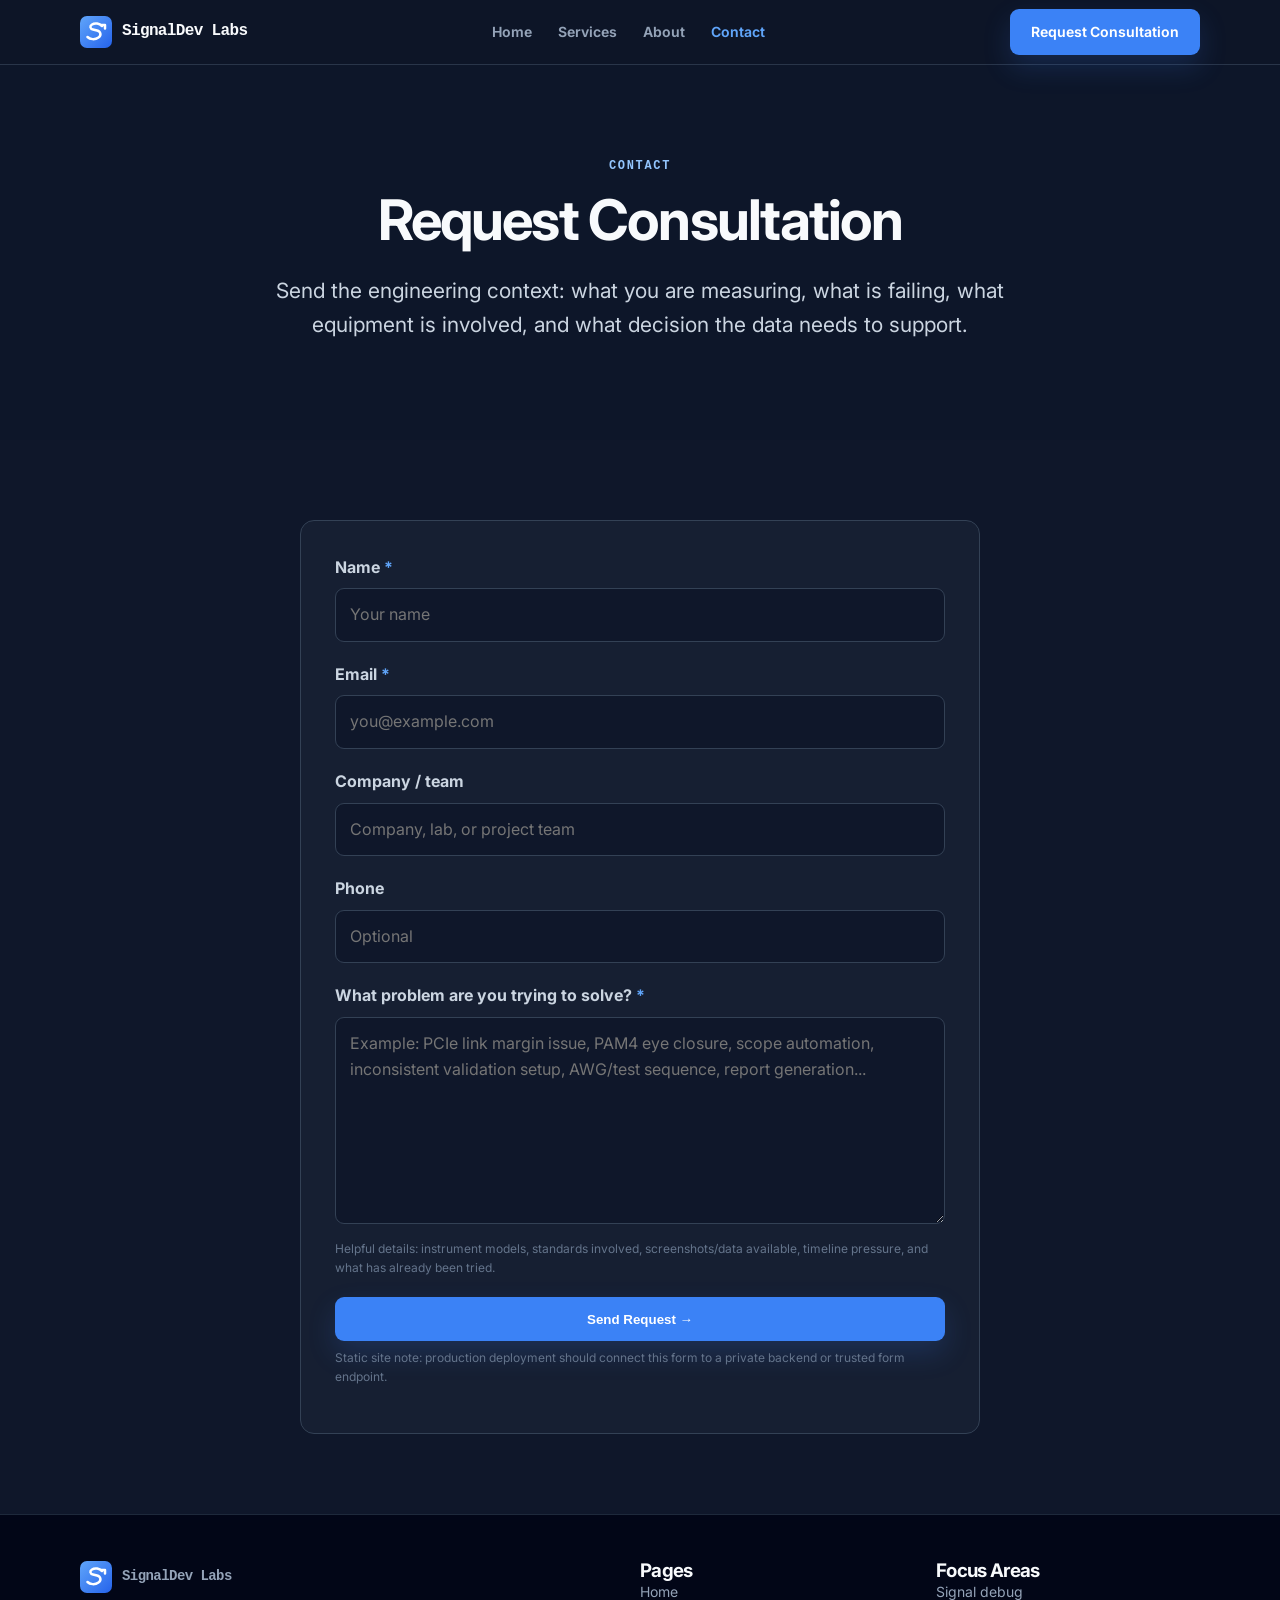
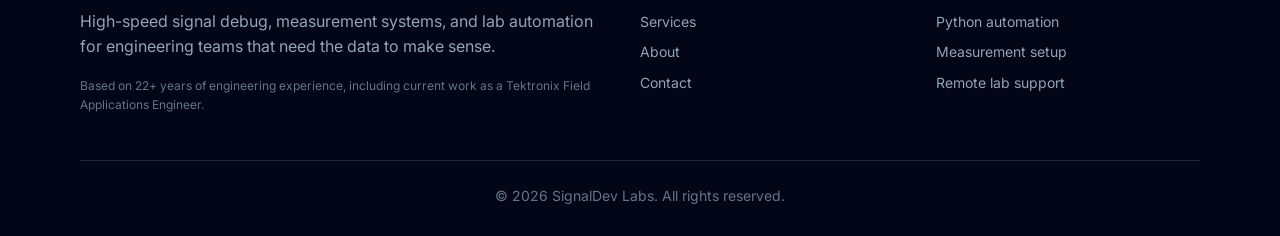
==== contact.html @ 784eac35 "feat: build SignalDev Labs static website" ====
<!DOCTYPE html>
<html lang="en">
<head>
  <meta charset="UTF-8">
  <meta name="viewport" content="width=device-width, initial-scale=1.0">
  <title>SignalDev Labs — High-Speed Signal Debug & Test Automation</title>
  <meta name="description" content="High-speed signal debugging, measurement system optimization, and Python-based test automation from a senior field applications engineering background.">
  <link rel="icon" href="assets/logo.svg">
  <link rel="preconnect" href="https://fonts.googleapis.com">
  <link rel="preconnect" href="https://fonts.gstatic.com" crossorigin>
  <link href="https://fonts.googleapis.com/css2?family=Inter:wght@400;500;650;700;800;900&display=swap" rel="stylesheet">
  <link rel="stylesheet" href="assets/site.css">
</head>
<body>
<header class="site-header"><div class="container nav"><a class="brand" href="index.html"><img src="assets/logo.svg" alt="SignalDev Labs logo"><span class="brand-mark">SignalDev Labs</span></a><button class="mobile-toggle" aria-label="Toggle navigation">☰</button><nav class="nav-links"><a class="" href="index.html">Home</a><a class="" href="services.html">Services</a><a class="" href="about.html">About</a><a class="active" href="contact.html">Contact</a></nav><div class="auth"><a class="btn" href="contact.html">Request Consultation</a></div></div></header>
<main>
<section class="page-hero" style="--hero-image:url('assets/graphics/contact-consultation.svg')"><div class="container"><div class="kicker">Contact</div><h1>Request Consultation</h1><p class="lead">Send the engineering context: what you are measuring, what is failing, what equipment is involved, and what decision the data needs to support.</p></div></section>
<section class="section"><div class="container"><form class="form-card" data-static-form data-success="Message captured in this static build. Connect a backend form handler before production."><div class="form-message"></div><div class="field"><label for="name">Name <span class="accent">*</span></label><input id="name" name="name" required placeholder="Your name"></div><div class="field"><label for="email">Email <span class="accent">*</span></label><input id="email" name="email" type="email" required placeholder="you@example.com"></div><div class="field"><label for="company">Company / team</label><input id="company" name="company" placeholder="Company, lab, or project team"></div><div class="field"><label for="phone">Phone</label><input id="phone" name="phone" type="tel" placeholder="Optional"></div><div class="field"><label for="message">What problem are you trying to solve? <span class="accent">*</span></label><textarea id="message" name="message" rows="7" required placeholder="Example: PCIe link margin issue, PAM4 eye closure, scope automation, inconsistent validation setup, AWG/test sequence, report generation..."></textarea><p class="help">Helpful details: instrument models, standards involved, screenshots/data available, timeline pressure, and what has already been tried.</p></div><button class="btn full" type="submit">Send Request →</button><p class="help">Static site note: production deployment should connect this form to a private backend or trusted form endpoint.</p></form></div></section>
</main>
<footer class="site-footer"><div class="container"><div class="footer-grid"><div><a class="brand" href="index.html"><img src="assets/logo.svg" alt=""><span class="brand-mark">SignalDev Labs</span></a><p class="muted">High-speed signal debug, measurement systems, and lab automation for engineering teams that need the data to make sense.</p><p class="small-nav-note">Based on 22+ years of engineering experience, including current work as a Tektronix Field Applications Engineer.</p></div><div><h3>Pages</h3><nav><a href="index.html">Home</a><a href="services.html">Services</a><a href="about.html">About</a><a href="contact.html">Contact</a></nav></div><div><h3>Focus Areas</h3><nav><a href="services.html#signal-debug">Signal debug</a><a href="services.html#automation">Python automation</a><a href="services.html#measurement">Measurement setup</a><a href="services.html#remote-debug">Remote lab support</a></nav></div></div><div class="copyright">© 2026 SignalDev Labs. All rights reserved.</div></div></footer>
<script src="assets/site.js"></script>
</body></html>
---- assets/site.css ----
:root{--bg:#020617;--panel:#0f172a;--panel2:#111c31;--line:#263449;--text:#f8fafc;--muted:#94a3b8;--muted2:#64748b;--blue:#3b82f6;--blue2:#60a5fa;--green:#22c55e;--red:#f87171;--shadow:0 24px 70px rgba(0,0,0,.35)}
*{box-sizing:border-box}html{scroll-behavior:smooth}body{margin:0;font-family:Inter,ui-sans-serif,system-ui,-apple-system,BlinkMacSystemFont,"Segoe UI",Roboto,"Helvetica Neue",Arial,sans-serif;background:var(--bg);color:var(--text);line-height:1.6}a{color:inherit;text-decoration:none}img{max-width:100%;display:block}.container{width:min(1120px,calc(100% - 32px));margin-inline:auto}.site-header{position:sticky;top:0;z-index:50;background:rgba(15,23,42,.92);backdrop-filter:blur(14px);border-bottom:1px solid rgba(51,65,85,.75)}.nav{height:64px;display:flex;align-items:center;justify-content:space-between;gap:20px}.brand{display:flex;align-items:center;gap:10px;font-weight:800;letter-spacing:-.02em}.brand img{width:32px;height:32px}.nav-links{display:flex;align-items:center;gap:26px}.nav-links a,.auth a{font-size:14px;font-weight:650;color:var(--muted);transition:.18s}.nav-links a:hover,.nav-links a.active,.auth a:hover{color:var(--blue2)}.auth{display:flex;align-items:center;gap:12px}.btn{display:inline-flex;align-items:center;justify-content:center;gap:9px;min-height:44px;padding:11px 20px;border-radius:9px;border:1px solid transparent;background:var(--blue);color:white;font-weight:750;box-shadow:0 12px 28px rgba(59,130,246,.18);transition:.2s;cursor:pointer}.btn:hover{background:#2563eb;transform:translateY(-1px)}.btn.secondary{background:rgba(15,23,42,.42);border-color:#475569;color:#dbeafe;box-shadow:none}.btn.secondary:hover{background:#1e293b;color:white}.btn.full{width:100%}.mobile-toggle{display:none;background:transparent;border:0;color:var(--muted);font-size:28px}.hero{position:relative;min-height:90vh;display:grid;place-items:center;text-align:center;overflow:hidden;background:#08111f}.hero::before,.page-hero::before{content:"";position:absolute;inset:0;background-image:var(--hero-image);background-size:cover;background-position:center;opacity:.84}.hero::after{content:"";position:absolute;inset:0;background:radial-gradient(circle at 50% 45%,rgba(15,23,42,.38),rgba(15,23,42,.70) 56%,#0f172a 100%)}.hero-art{position:absolute;inset:0;width:100%;height:100%;object-fit:cover;opacity:.78;filter:saturate(1.25) contrast(1.1)}.hero-inner{position:relative;z-index:2;max-width:780px;padding:80px 0}.eyebrow{display:inline-flex;align-items:center;gap:8px;color:#cbd5e1;font-size:14px;margin:8px 0 28px}.eyebrow svg{color:var(--blue2)}h1,h2,h3{margin:0;line-height:1.08;letter-spacing:-.035em}.hero h1{font-size:clamp(42px,7vw,72px);font-weight:850}.accent{color:var(--blue2)}.lead{font-size:clamp(17px,2.2vw,21px);color:#cbd5e1;margin:24px auto 12px;max-width:760px}.cta-row{display:flex;justify-content:center;gap:16px;flex-wrap:wrap;margin-top:30px}.section{padding:80px 0;background:#0f172a}.section.alt{background:#020617}.section.grad{background:linear-gradient(180deg,#0f172a,#020617)}.section-head{text-align:center;margin-bottom:42px}.section-head h2{font-size:clamp(32px,4vw,44px)}.section-head p{max-width:720px;margin:16px auto 0;color:var(--muted)}.grid-4{display:grid;grid-template-columns:repeat(4,1fr);gap:20px}.grid-2{display:grid;grid-template-columns:repeat(2,1fr);gap:24px}.card{background:rgba(30,41,59,.48);border:1px solid #334155;border-radius:14px;padding:28px;box-shadow:0 1px 0 rgba(255,255,255,.03) inset;transition:.2s}.card:hover{border-color:rgba(96,165,250,.55);transform:translateY(-2px)}.iconbox{width:52px;height:52px;border-radius:13px;background:rgba(59,130,246,.11);display:grid;place-items:center;margin-bottom:18px}.iconbox svg{width:28px;height:28px;color:var(--blue2)}.card h3{font-size:20px;margin-bottom:10px}.card p,.muted{color:var(--muted)}.cta-panel{text-align:center;max-width:720px;margin:auto}.page-hero{position:relative;overflow:hidden;padding:86px 0;text-align:center;background:#0a1221}.page-hero::after{content:"";position:absolute;inset:0;background:rgba(15,23,42,.86)}.page-hero .container{position:relative;z-index:2}.page-hero h1{font-size:clamp(38px,5vw,56px)}.service-row{display:grid;grid-template-columns:1fr 1fr;gap:34px;align-items:start;margin-bottom:56px}.quote{background:rgba(30,41,59,.32);border:1px solid #334155;border-radius:14px;padding:34px;color:var(--muted);font-style:italic}.checklist{list-style:none;padding:0;margin:20px 0 0;display:grid;gap:12px}.checklist li{display:flex;gap:10px;align-items:center;color:#cbd5e1;font-size:15px}.check{color:var(--blue2);font-weight:900}.security-strip{border-top:1px solid #1f2937;border-bottom:1px solid #1f2937;background:#020617;padding:28px 0;text-align:center;color:var(--muted);display:flex;justify-content:center}.security-strip .container{display:flex;justify-content:center;gap:10px;align-items:center}.mission{max-width:820px;margin:auto}.mission p{color:var(--muted);font-size:17px}.form-card{max-width:680px;margin:auto;background:rgba(30,41,59,.48);border:1px solid #334155;border-radius:14px;padding:34px}.field{margin-bottom:20px}.field label{display:block;color:#cbd5e1;font-weight:700;margin-bottom:8px}.field input,.field textarea{width:100%;background:#0f172a;border:1px solid #334155;color:#f8fafc;border-radius:9px;padding:13px 14px;font:inherit}.field input:focus,.field textarea:focus{outline:2px solid rgba(59,130,246,.55);border-color:var(--blue)}.help{font-size:12px;color:#64748b;margin-top:7px}.checkbox{display:flex;gap:10px;align-items:flex-start;color:#cbd5e1;font-size:14px;margin:18px 0}.checkbox input{margin-top:4px;accent-color:var(--blue)}.legal{max-width:820px;margin:auto}.legal section{margin-bottom:34px}.legal h2{font-size:22px;margin-bottom:12px}.legal p,.legal li{color:var(--muted)}.legal a,.form-card a{color:var(--blue2);text-decoration:underline}.site-footer{background:#020617;border-top:1px solid #1e293b;padding:46px 0 30px}.footer-grid{display:grid;grid-template-columns:2fr 1fr 1fr;gap:32px}.footer-grid nav{display:grid;gap:8px}.footer-grid a{color:var(--muted);font-size:14px}.footer-grid a:hover{color:var(--blue2)}.copyright{text-align:center;border-top:1px solid #1e293b;margin-top:34px;padding-top:24px;color:#64748b;font-size:14px}.made-badge{position:absolute;right:22px;bottom:22px;z-index:3;display:flex;gap:7px;align-items:center;background:#fff;color:#111827;border-radius:999px;padding:8px 12px;font-size:12px;font-weight:800;box-shadow:var(--shadow)}.notice{border-radius:10px;padding:12px 14px;margin-bottom:16px}.notice.error{color:#fecaca;background:rgba(127,29,29,.28);border:1px solid rgba(248,113,113,.35)}.notice.success{color:#bbf7d0;background:rgba(20,83,45,.28);border:1px solid rgba(34,197,94,.35)}@media (max-width:900px){.grid-4{grid-template-columns:repeat(2,1fr)}.service-row{grid-template-columns:1fr}.footer-grid{grid-template-columns:1fr 1fr}}@media (max-width:720px){.mobile-toggle{display:block}.nav-links,.auth{display:none}.nav.open{height:auto;align-items:flex-start;padding:16px 0;flex-wrap:wrap}.nav.open .nav-links,.nav.open .auth{display:flex;flex-basis:100%;flex-direction:column;align-items:flex-start;gap:14px}.grid-4,.grid-2,.footer-grid{grid-template-columns:1fr}.section{padding:60px 0}.hero{min-height:760px}.made-badge{display:none}.form-card{padding:22px}}


.brand-mark{font-family:"JetBrains Mono",ui-monospace,SFMono-Regular,Menlo,Monaco,Consolas,monospace;letter-spacing:-.04em}.kicker{display:inline-flex;align-items:center;gap:8px;margin-bottom:18px;color:#93c5fd;font:700 12px/1 ui-monospace,SFMono-Regular,Menlo,monospace;text-transform:uppercase;letter-spacing:.14em}.hero .lead{max-width:820px}.proof-grid{display:grid;grid-template-columns:repeat(4,1fr);gap:16px;margin-top:34px}.proof{border:1px solid #334155;background:rgba(2,6,23,.46);border-radius:14px;padding:20px;text-align:left}.proof strong{display:block;color:#f8fafc;font-size:24px;letter-spacing:-.03em}.proof span{display:block;color:#94a3b8;font-size:13px;margin-top:5px}.problem-list{display:grid;grid-template-columns:repeat(2,1fr);gap:16px;margin-top:24px}.problem{border:1px solid #334155;background:rgba(15,23,42,.62);border-radius:14px;padding:22px}.problem h3{font-size:17px;margin-bottom:8px}.problem p{color:#94a3b8;margin:0}.lab-note{border:1px solid rgba(96,165,250,.38);background:linear-gradient(180deg,rgba(59,130,246,.12),rgba(15,23,42,.45));border-radius:16px;padding:28px;box-shadow:0 20px 60px rgba(2,6,23,.3)}.lab-note p{color:#cbd5e1;margin:0}.mono-card{font-family:ui-monospace,SFMono-Regular,Menlo,Monaco,Consolas,monospace;font-size:13px;color:#93c5fd;background:#020617;border:1px solid #1e3a5f;border-radius:14px;padding:20px;overflow:auto}.mono-card div{padding:4px 0;border-bottom:1px solid rgba(30,58,95,.45)}.mono-card div:last-child{border-bottom:0}.service-card-large{display:grid;grid-template-columns:80px 1fr;gap:20px}.service-card-large .iconbox{margin:0}.service-card-large h2{font-size:24px}.service-card-large p{color:#94a3b8;margin:10px 0 0}.service-card-large ul{margin:18px 0 0;padding-left:18px;color:#cbd5e1}.about-split{display:grid;grid-template-columns:1.15fr .85fr;gap:28px;align-items:start}.about-copy p{color:#cbd5e1;font-size:17px}.principles{display:grid;gap:14px}.principle{border-left:3px solid #3b82f6;padding:12px 16px;background:rgba(15,23,42,.55);border-radius:0 12px 12px 0}.principle strong{display:block;color:#f8fafc}.principle span{color:#94a3b8;font-size:14px}.small-nav-note{color:#64748b;font-size:12px;margin-top:12px}@media (max-width:900px){.proof-grid{grid-template-columns:repeat(2,1fr)}.problem-list,.about-split{grid-template-columns:1fr}.service-card-large{grid-template-columns:1fr}}@media (max-width:720px){.proof-grid{grid-template-columns:1fr}}

.founder-strip{margin-top:24px;display:inline-flex;gap:10px;align-items:center;border:1px solid rgba(96,165,250,.38);background:rgba(2,6,23,.55);border-radius:999px;padding:10px 14px;color:#cbd5e1;font-size:14px}.founder-strip strong{color:#fff}.examples{display:grid;grid-template-columns:repeat(3,1fr);gap:16px}.example{border:1px solid #334155;background:rgba(15,23,42,.62);border-radius:14px;padding:22px}.example .tag{font:700 11px/1 ui-monospace,SFMono-Regular,Menlo,monospace;color:#93c5fd;text-transform:uppercase;letter-spacing:.12em}.example h3{font-size:17px;margin:12px 0 8px}.example p{color:#94a3b8;margin:0}@media (max-width:900px){.examples{grid-template-columns:1fr}}
.auth .btn{color:#fff}.founder-strip{flex-wrap:wrap;justify-content:center}.founder-strip span{color:#cbd5e1}
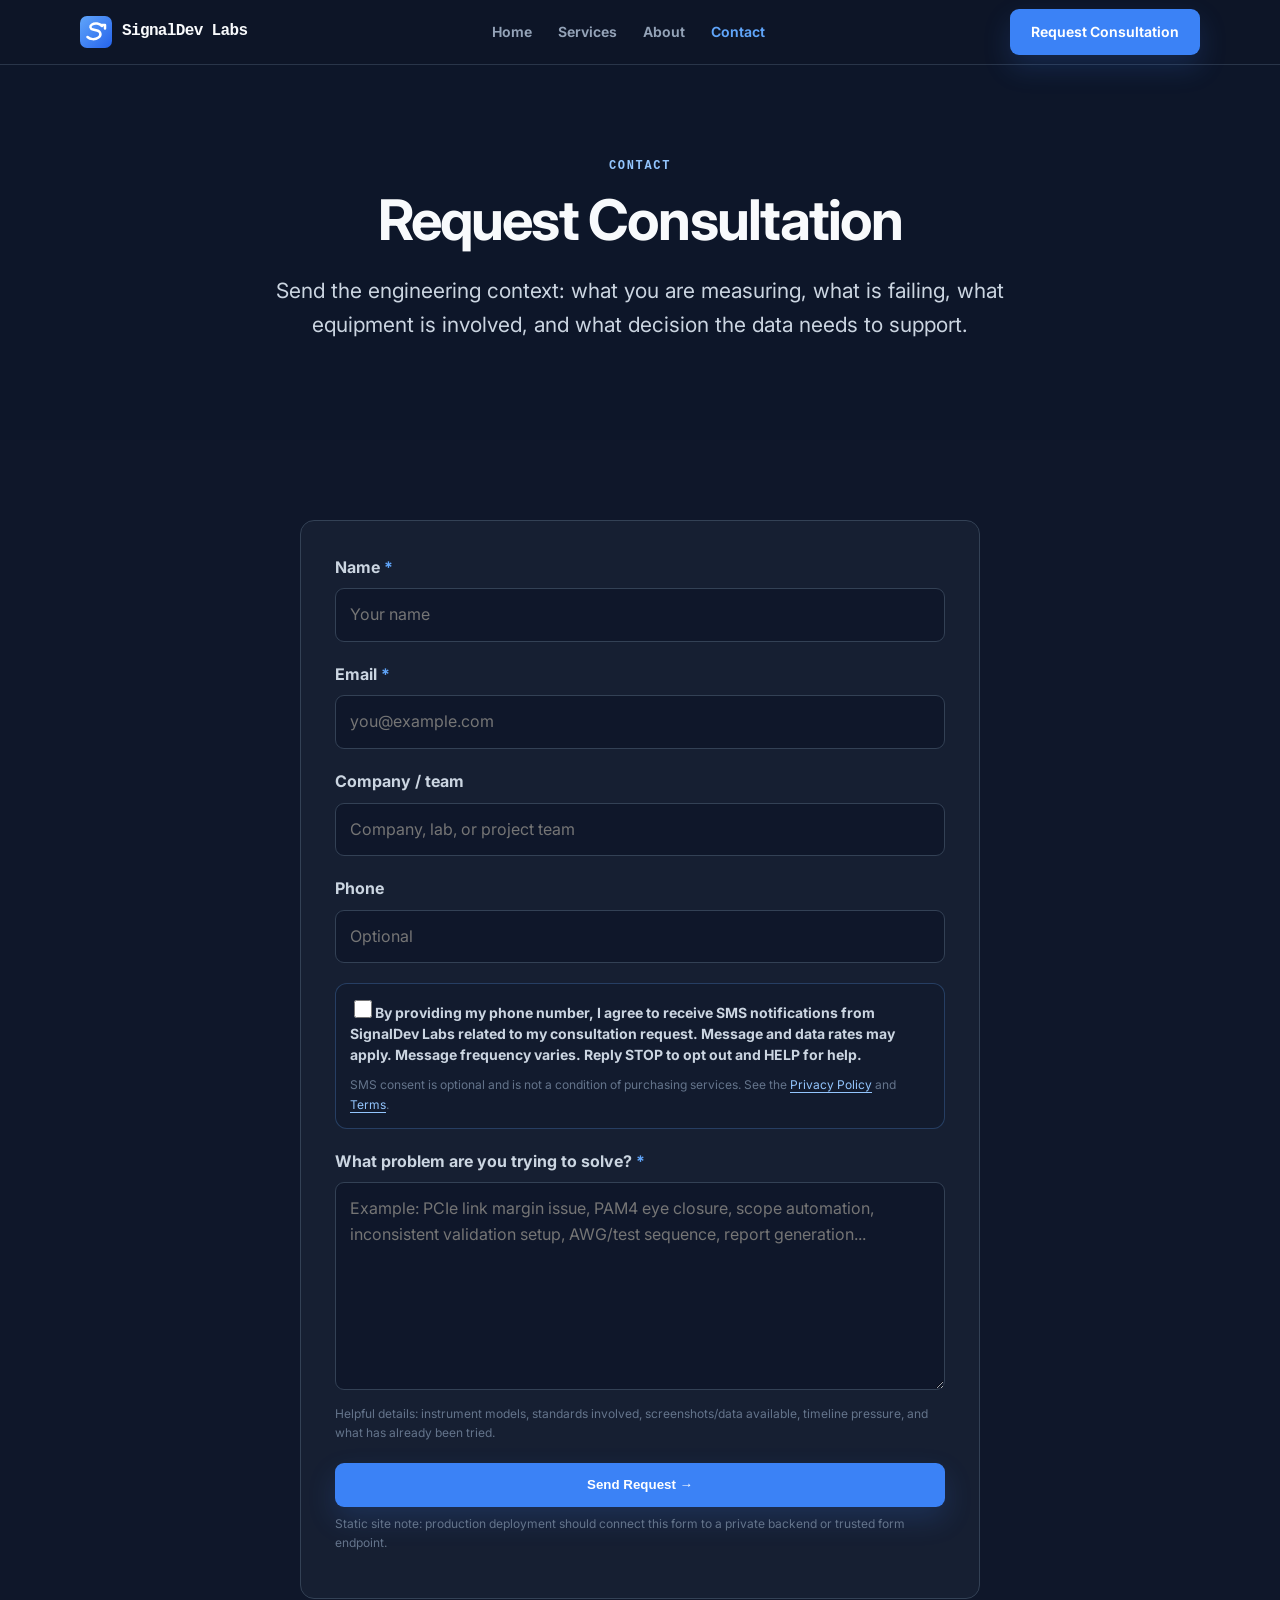
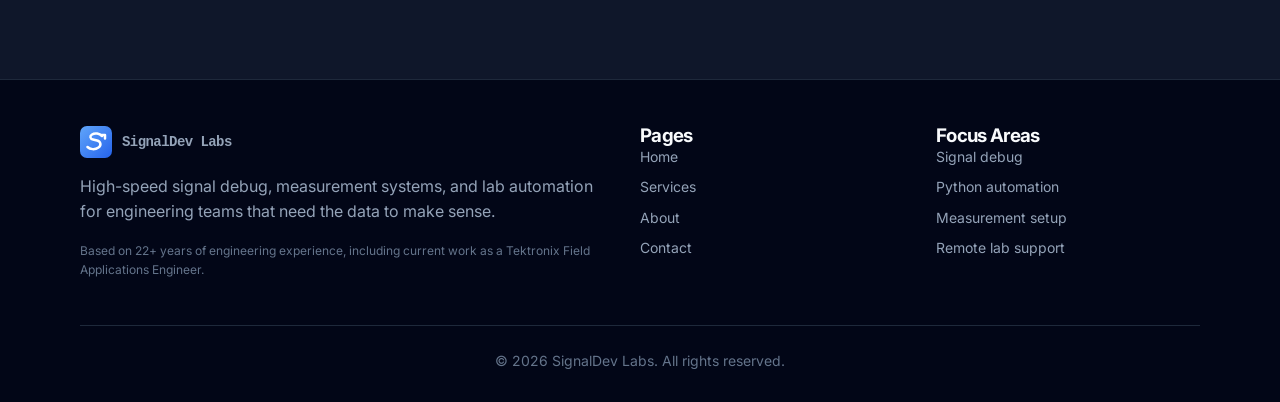
==== commit f180684b: "fix: add SMS consent language to contact form" ====
--- a/contact.html
+++ b/contact.html
@@ -15,7 +15,7 @@
 <header class="site-header"><div class="container nav"><a class="brand" href="index.html"><img src="assets/logo.svg" alt="SignalDev Labs logo"><span class="brand-mark">SignalDev Labs</span></a><button class="mobile-toggle" aria-label="Toggle navigation">☰</button><nav class="nav-links"><a class="" href="index.html">Home</a><a class="" href="services.html">Services</a><a class="" href="about.html">About</a><a class="active" href="contact.html">Contact</a></nav><div class="auth"><a class="btn" href="contact.html">Request Consultation</a></div></div></header>
 <main>
 <section class="page-hero" style="--hero-image:url('assets/graphics/contact-consultation.svg')"><div class="container"><div class="kicker">Contact</div><h1>Request Consultation</h1><p class="lead">Send the engineering context: what you are measuring, what is failing, what equipment is involved, and what decision the data needs to support.</p></div></section>
-<section class="section"><div class="container"><form class="form-card" data-static-form data-success="Message captured in this static build. Connect a backend form handler before production."><div class="form-message"></div><div class="field"><label for="name">Name <span class="accent">*</span></label><input id="name" name="name" required placeholder="Your name"></div><div class="field"><label for="email">Email <span class="accent">*</span></label><input id="email" name="email" type="email" required placeholder="you@example.com"></div><div class="field"><label for="company">Company / team</label><input id="company" name="company" placeholder="Company, lab, or project team"></div><div class="field"><label for="phone">Phone</label><input id="phone" name="phone" type="tel" placeholder="Optional"></div><div class="field"><label for="message">What problem are you trying to solve? <span class="accent">*</span></label><textarea id="message" name="message" rows="7" required placeholder="Example: PCIe link margin issue, PAM4 eye closure, scope automation, inconsistent validation setup, AWG/test sequence, report generation..."></textarea><p class="help">Helpful details: instrument models, standards involved, screenshots/data available, timeline pressure, and what has already been tried.</p></div><button class="btn full" type="submit">Send Request →</button><p class="help">Static site note: production deployment should connect this form to a private backend or trusted form endpoint.</p></form></div></section>
+<section class="section"><div class="container"><form class="form-card" data-static-form data-success="Message captured in this static build. Connect a backend form handler before production."><div class="form-message"></div><div class="field"><label for="name">Name <span class="accent">*</span></label><input id="name" name="name" required placeholder="Your name"></div><div class="field"><label for="email">Email <span class="accent">*</span></label><input id="email" name="email" type="email" required placeholder="you@example.com"></div><div class="field"><label for="company">Company / team</label><input id="company" name="company" placeholder="Company, lab, or project team"></div><div class="field"><label for="phone">Phone</label><input id="phone" name="phone" type="tel" placeholder="Optional"></div><div class="field checkbox-field"><label class="checkbox-label" for="smsConsent"><input id="smsConsent" name="smsConsent" type="checkbox" value="yes"><span>By providing my phone number, I agree to receive SMS notifications from SignalDev Labs related to my consultation request. Message and data rates may apply. Message frequency varies. Reply STOP to opt out and HELP for help.</span></label><p class="help">SMS consent is optional and is not a condition of purchasing services. See the <a href="privacy-policy.html">Privacy Policy</a> and <a href="terms.html">Terms</a>.</p></div><div class="field"><label for="message">What problem are you trying to solve? <span class="accent">*</span></label><textarea id="message" name="message" rows="7" required placeholder="Example: PCIe link margin issue, PAM4 eye closure, scope automation, inconsistent validation setup, AWG/test sequence, report generation..."></textarea><p class="help">Helpful details: instrument models, standards involved, screenshots/data available, timeline pressure, and what has already been tried.</p></div><button class="btn full" type="submit">Send Request →</button><p class="help">Static site note: production deployment should connect this form to a private backend or trusted form endpoint.</p></form></div></section>
 </main>
 <footer class="site-footer"><div class="container"><div class="footer-grid"><div><a class="brand" href="index.html"><img src="assets/logo.svg" alt=""><span class="brand-mark">SignalDev Labs</span></a><p class="muted">High-speed signal debug, measurement systems, and lab automation for engineering teams that need the data to make sense.</p><p class="small-nav-note">Based on 22+ years of engineering experience, including current work as a Tektronix Field Applications Engineer.</p></div><div><h3>Pages</h3><nav><a href="index.html">Home</a><a href="services.html">Services</a><a href="about.html">About</a><a href="contact.html">Contact</a></nav></div><div><h3>Focus Areas</h3><nav><a href="services.html#signal-debug">Signal debug</a><a href="services.html#automation">Python automation</a><a href="services.html#measurement">Measurement setup</a><a href="services.html#remote-debug">Remote lab support</a></nav></div></div><div class="copyright">© 2026 SignalDev Labs. All rights reserved.</div></div></footer>
 <script src="assets/site.js"></script>
--- a/assets/site.css
+++ b/assets/site.css
@@ -6,4 +6,5 @@
 .brand-mark{font-family:"JetBrains Mono",ui-monospace,SFMono-Regular,Menlo,Monaco,Consolas,monospace;letter-spacing:-.04em}.kicker{display:inline-flex;align-items:center;gap:8px;margin-bottom:18px;color:#93c5fd;font:700 12px/1 ui-monospace,SFMono-Regular,Menlo,monospace;text-transform:uppercase;letter-spacing:.14em}.hero .lead{max-width:820px}.proof-grid{display:grid;grid-template-columns:repeat(4,1fr);gap:16px;margin-top:34px}.proof{border:1px solid #334155;background:rgba(2,6,23,.46);border-radius:14px;padding:20px;text-align:left}.proof strong{display:block;color:#f8fafc;font-size:24px;letter-spacing:-.03em}.proof span{display:block;color:#94a3b8;font-size:13px;margin-top:5px}.problem-list{display:grid;grid-template-columns:repeat(2,1fr);gap:16px;margin-top:24px}.problem{border:1px solid #334155;background:rgba(15,23,42,.62);border-radius:14px;padding:22px}.problem h3{font-size:17px;margin-bottom:8px}.problem p{color:#94a3b8;margin:0}.lab-note{border:1px solid rgba(96,165,250,.38);background:linear-gradient(180deg,rgba(59,130,246,.12),rgba(15,23,42,.45));border-radius:16px;padding:28px;box-shadow:0 20px 60px rgba(2,6,23,.3)}.lab-note p{color:#cbd5e1;margin:0}.mono-card{font-family:ui-monospace,SFMono-Regular,Menlo,Monaco,Consolas,monospace;font-size:13px;color:#93c5fd;background:#020617;border:1px solid #1e3a5f;border-radius:14px;padding:20px;overflow:auto}.mono-card div{padding:4px 0;border-bottom:1px solid rgba(30,58,95,.45)}.mono-card div:last-child{border-bottom:0}.service-card-large{display:grid;grid-template-columns:80px 1fr;gap:20px}.service-card-large .iconbox{margin:0}.service-card-large h2{font-size:24px}.service-card-large p{color:#94a3b8;margin:10px 0 0}.service-card-large ul{margin:18px 0 0;padding-left:18px;color:#cbd5e1}.about-split{display:grid;grid-template-columns:1.15fr .85fr;gap:28px;align-items:start}.about-copy p{color:#cbd5e1;font-size:17px}.principles{display:grid;gap:14px}.principle{border-left:3px solid #3b82f6;padding:12px 16px;background:rgba(15,23,42,.55);border-radius:0 12px 12px 0}.principle strong{display:block;color:#f8fafc}.principle span{color:#94a3b8;font-size:14px}.small-nav-note{color:#64748b;font-size:12px;margin-top:12px}@media (max-width:900px){.proof-grid{grid-template-columns:repeat(2,1fr)}.problem-list,.about-split{grid-template-columns:1fr}.service-card-large{grid-template-columns:1fr}}@media (max-width:720px){.proof-grid{grid-template-columns:1fr}}
 
 .founder-strip{margin-top:24px;display:inline-flex;gap:10px;align-items:center;border:1px solid rgba(96,165,250,.38);background:rgba(2,6,23,.55);border-radius:999px;padding:10px 14px;color:#cbd5e1;font-size:14px}.founder-strip strong{color:#fff}.examples{display:grid;grid-template-columns:repeat(3,1fr);gap:16px}.example{border:1px solid #334155;background:rgba(15,23,42,.62);border-radius:14px;padding:22px}.example .tag{font:700 11px/1 ui-monospace,SFMono-Regular,Menlo,monospace;color:#93c5fd;text-transform:uppercase;letter-spacing:.12em}.example h3{font-size:17px;margin:12px 0 8px}.example p{color:#94a3b8;margin:0}@media (max-width:900px){.examples{grid-template-columns:1fr}}
-.auth .btn{color:#fff}.founder-strip{flex-wrap:wrap;justify-content:center}.founder-strip span{color:#cbd5e1}+.auth .btn{color:#fff}.founder-strip{flex-wrap:wrap;justify-content:center}.founder-strip span{color:#cbd5e1}
+.checkbox-field{border:1px solid rgba(96,165,250,.26);background:rgba(15,23,42,.48);border-radius:12px;padding:14px}.checkbox-label{display:grid;grid-template-columns:18px 1fr;gap:11px;align-items:start;color:#cbd5e1;font-size:14px;line-height:1.5}.checkbox-label input{width:18px;height:18px;margin-top:2px;accent-color:var(--blue)}.checkbox-field .help{margin:10px 0 0}.checkbox-field a{color:#93c5fd;text-decoration:underline;text-underline-offset:3px}
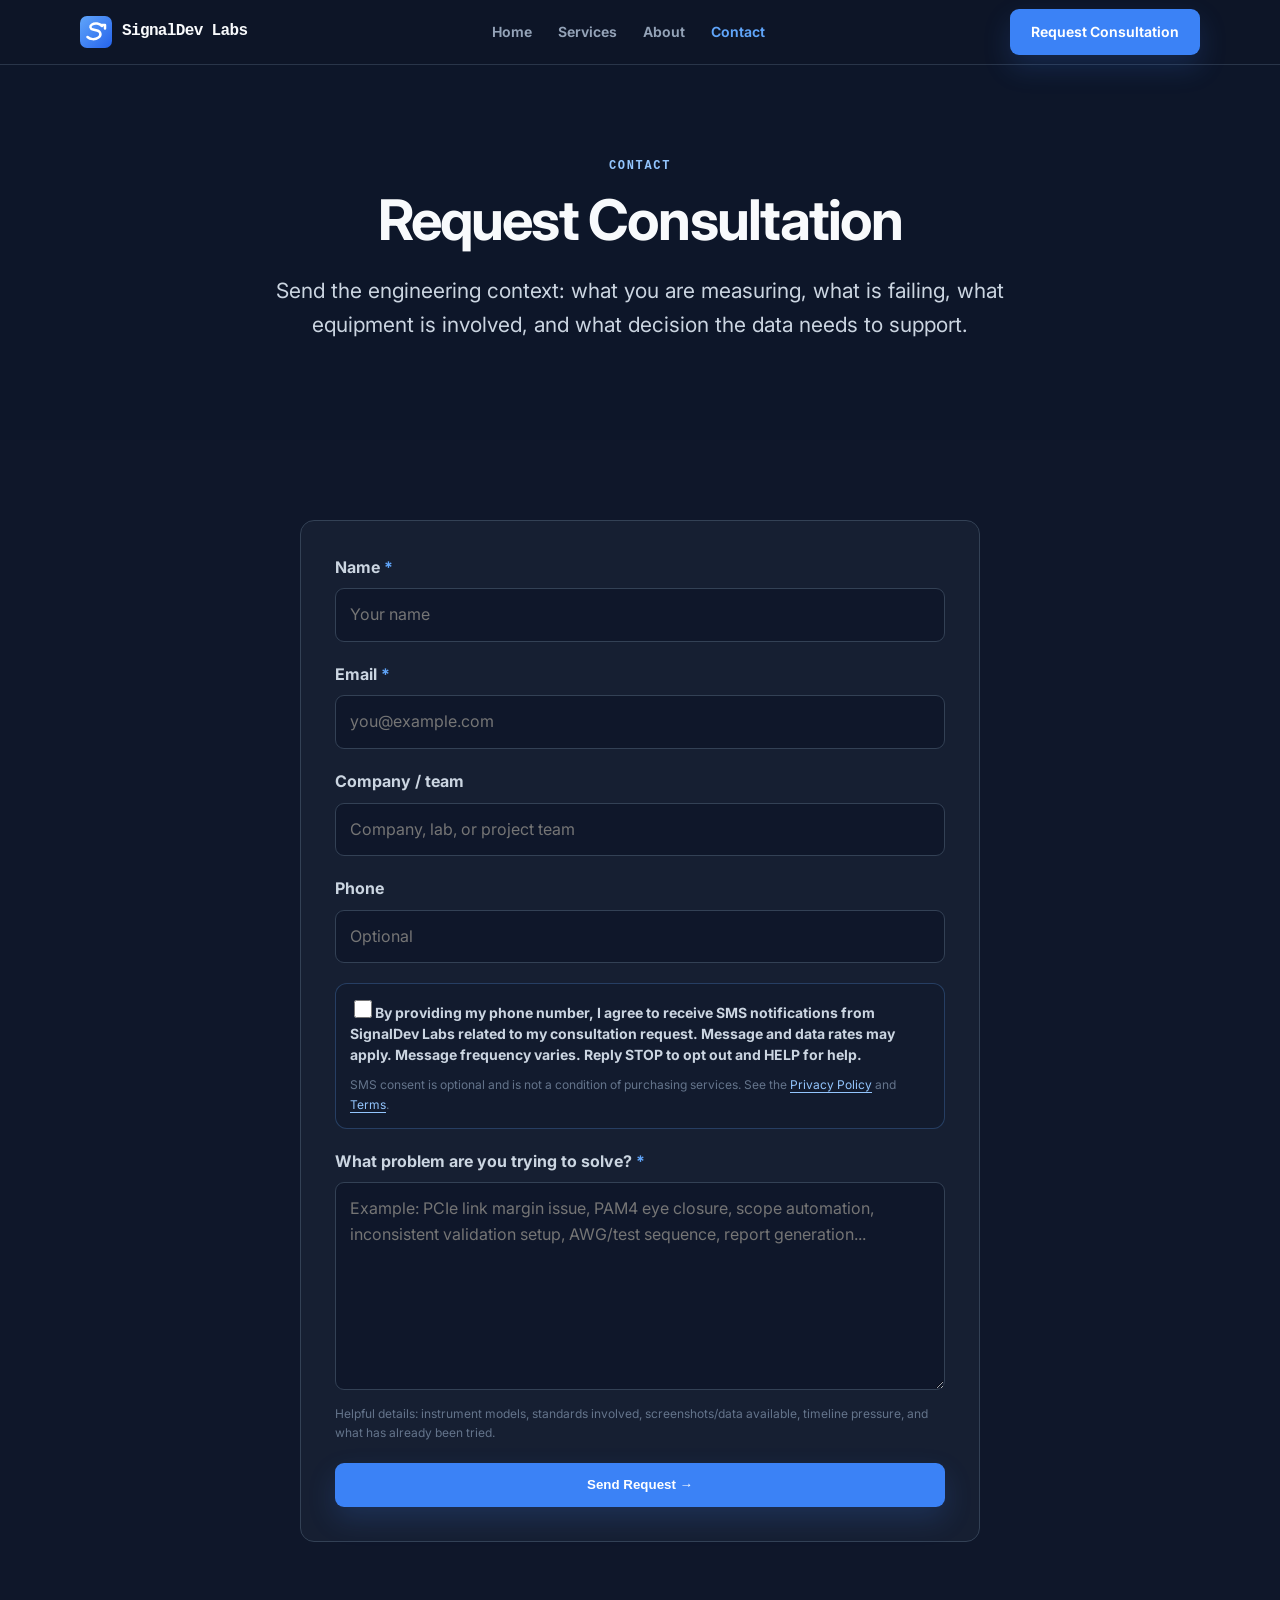
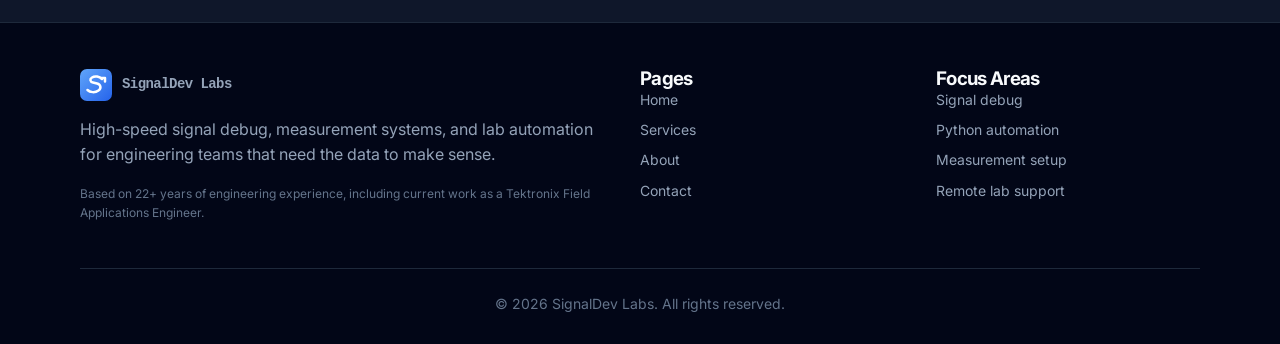
==== commit 6d5d5b7d: "feat: connect contact form to Netlify Forms" ====
--- a/contact.html
+++ b/contact.html
@@ -15,7 +15,7 @@
 <header class="site-header"><div class="container nav"><a class="brand" href="index.html"><img src="assets/logo.svg" alt="SignalDev Labs logo"><span class="brand-mark">SignalDev Labs</span></a><button class="mobile-toggle" aria-label="Toggle navigation">☰</button><nav class="nav-links"><a class="" href="index.html">Home</a><a class="" href="services.html">Services</a><a class="" href="about.html">About</a><a class="active" href="contact.html">Contact</a></nav><div class="auth"><a class="btn" href="contact.html">Request Consultation</a></div></div></header>
 <main>
 <section class="page-hero" style="--hero-image:url('assets/graphics/contact-consultation.svg')"><div class="container"><div class="kicker">Contact</div><h1>Request Consultation</h1><p class="lead">Send the engineering context: what you are measuring, what is failing, what equipment is involved, and what decision the data needs to support.</p></div></section>
-<section class="section"><div class="container"><form class="form-card" data-static-form data-success="Message captured in this static build. Connect a backend form handler before production."><div class="form-message"></div><div class="field"><label for="name">Name <span class="accent">*</span></label><input id="name" name="name" required placeholder="Your name"></div><div class="field"><label for="email">Email <span class="accent">*</span></label><input id="email" name="email" type="email" required placeholder="you@example.com"></div><div class="field"><label for="company">Company / team</label><input id="company" name="company" placeholder="Company, lab, or project team"></div><div class="field"><label for="phone">Phone</label><input id="phone" name="phone" type="tel" placeholder="Optional"></div><div class="field checkbox-field"><label class="checkbox-label" for="smsConsent"><input id="smsConsent" name="smsConsent" type="checkbox" value="yes"><span>By providing my phone number, I agree to receive SMS notifications from SignalDev Labs related to my consultation request. Message and data rates may apply. Message frequency varies. Reply STOP to opt out and HELP for help.</span></label><p class="help">SMS consent is optional and is not a condition of purchasing services. See the <a href="privacy-policy.html">Privacy Policy</a> and <a href="terms.html">Terms</a>.</p></div><div class="field"><label for="message">What problem are you trying to solve? <span class="accent">*</span></label><textarea id="message" name="message" rows="7" required placeholder="Example: PCIe link margin issue, PAM4 eye closure, scope automation, inconsistent validation setup, AWG/test sequence, report generation..."></textarea><p class="help">Helpful details: instrument models, standards involved, screenshots/data available, timeline pressure, and what has already been tried.</p></div><button class="btn full" type="submit">Send Request →</button><p class="help">Static site note: production deployment should connect this form to a private backend or trusted form endpoint.</p></form></div></section>
+<section class="section"><div class="container"><form class="form-card" name="consultation-request" method="POST" action="/thank-you.html" data-netlify="true" netlify-honeypot="bot-field" data-contact-form><input type="hidden" name="form-name" value="consultation-request"><p class="hidden"><label>Do not fill this out if you are human: <input name="bot-field"></label></p><div class="form-message"></div><div class="field"><label for="name">Name <span class="accent">*</span></label><input id="name" name="name" required placeholder="Your name"></div><div class="field"><label for="email">Email <span class="accent">*</span></label><input id="email" name="email" type="email" required placeholder="you@example.com"></div><div class="field"><label for="company">Company / team</label><input id="company" name="company" placeholder="Company, lab, or project team"></div><div class="field"><label for="phone">Phone</label><input id="phone" name="phone" type="tel" placeholder="Optional"></div><div class="field checkbox-field"><label class="checkbox-label" for="smsConsent"><input id="smsConsent" name="smsConsent" type="checkbox" value="yes"><span>By providing my phone number, I agree to receive SMS notifications from SignalDev Labs related to my consultation request. Message and data rates may apply. Message frequency varies. Reply STOP to opt out and HELP for help.</span></label><p class="help">SMS consent is optional and is not a condition of purchasing services. See the <a href="privacy-policy.html">Privacy Policy</a> and <a href="terms.html">Terms</a>.</p></div><div class="field"><label for="message">What problem are you trying to solve? <span class="accent">*</span></label><textarea id="message" name="message" rows="7" required placeholder="Example: PCIe link margin issue, PAM4 eye closure, scope automation, inconsistent validation setup, AWG/test sequence, report generation..."></textarea><p class="help">Helpful details: instrument models, standards involved, screenshots/data available, timeline pressure, and what has already been tried.</p></div><button class="btn full" type="submit">Send Request →</button></form></div></section>
 </main>
 <footer class="site-footer"><div class="container"><div class="footer-grid"><div><a class="brand" href="index.html"><img src="assets/logo.svg" alt=""><span class="brand-mark">SignalDev Labs</span></a><p class="muted">High-speed signal debug, measurement systems, and lab automation for engineering teams that need the data to make sense.</p><p class="small-nav-note">Based on 22+ years of engineering experience, including current work as a Tektronix Field Applications Engineer.</p></div><div><h3>Pages</h3><nav><a href="index.html">Home</a><a href="services.html">Services</a><a href="about.html">About</a><a href="contact.html">Contact</a></nav></div><div><h3>Focus Areas</h3><nav><a href="services.html#signal-debug">Signal debug</a><a href="services.html#automation">Python automation</a><a href="services.html#measurement">Measurement setup</a><a href="services.html#remote-debug">Remote lab support</a></nav></div></div><div class="copyright">© 2026 SignalDev Labs. All rights reserved.</div></div></footer>
 <script src="assets/site.js"></script>
--- a/assets/site.css
+++ b/assets/site.css
@@ -8,3 +8,5 @@
 .founder-strip{margin-top:24px;display:inline-flex;gap:10px;align-items:center;border:1px solid rgba(96,165,250,.38);background:rgba(2,6,23,.55);border-radius:999px;padding:10px 14px;color:#cbd5e1;font-size:14px}.founder-strip strong{color:#fff}.examples{display:grid;grid-template-columns:repeat(3,1fr);gap:16px}.example{border:1px solid #334155;background:rgba(15,23,42,.62);border-radius:14px;padding:22px}.example .tag{font:700 11px/1 ui-monospace,SFMono-Regular,Menlo,monospace;color:#93c5fd;text-transform:uppercase;letter-spacing:.12em}.example h3{font-size:17px;margin:12px 0 8px}.example p{color:#94a3b8;margin:0}@media (max-width:900px){.examples{grid-template-columns:1fr}}
 .auth .btn{color:#fff}.founder-strip{flex-wrap:wrap;justify-content:center}.founder-strip span{color:#cbd5e1}
 .checkbox-field{border:1px solid rgba(96,165,250,.26);background:rgba(15,23,42,.48);border-radius:12px;padding:14px}.checkbox-label{display:grid;grid-template-columns:18px 1fr;gap:11px;align-items:start;color:#cbd5e1;font-size:14px;line-height:1.5}.checkbox-label input{width:18px;height:18px;margin-top:2px;accent-color:var(--blue)}.checkbox-field .help{margin:10px 0 0}.checkbox-field a{color:#93c5fd;text-decoration:underline;text-underline-offset:3px}
+
+.hidden{display:none!important}
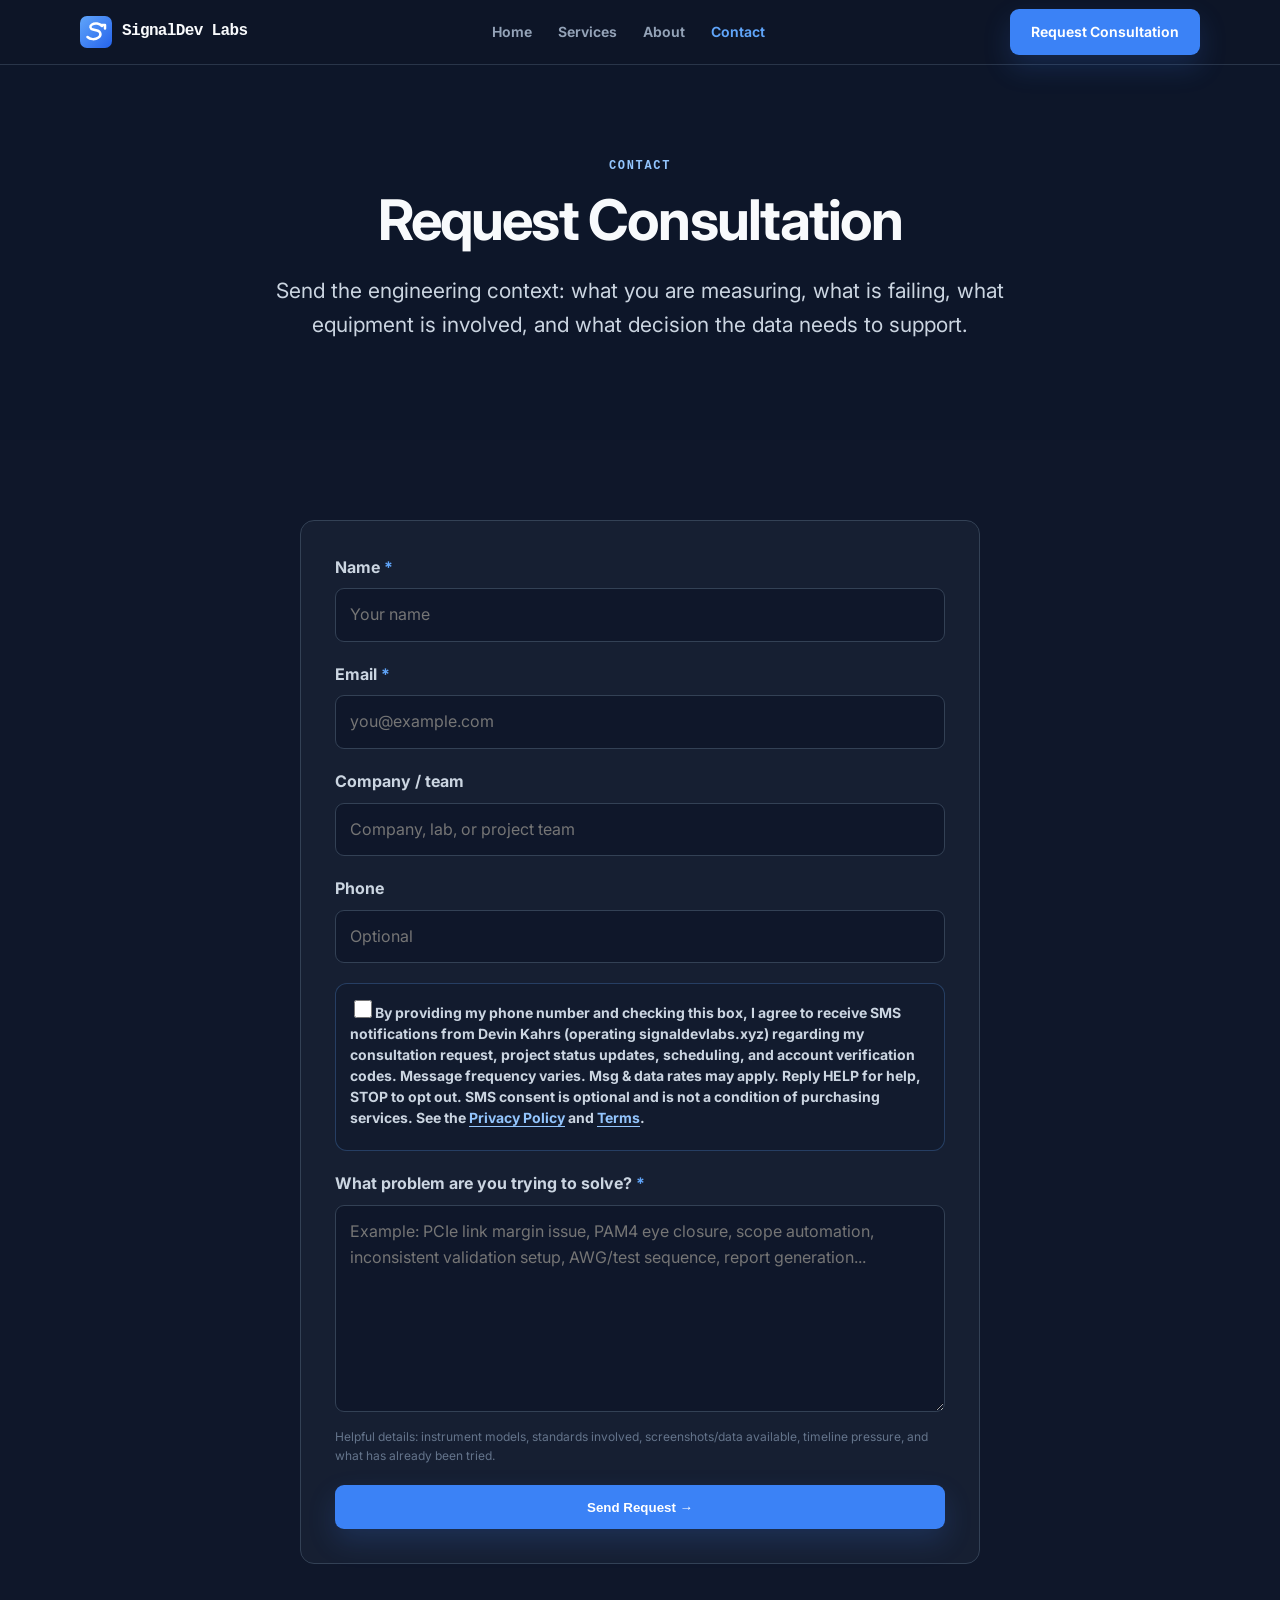
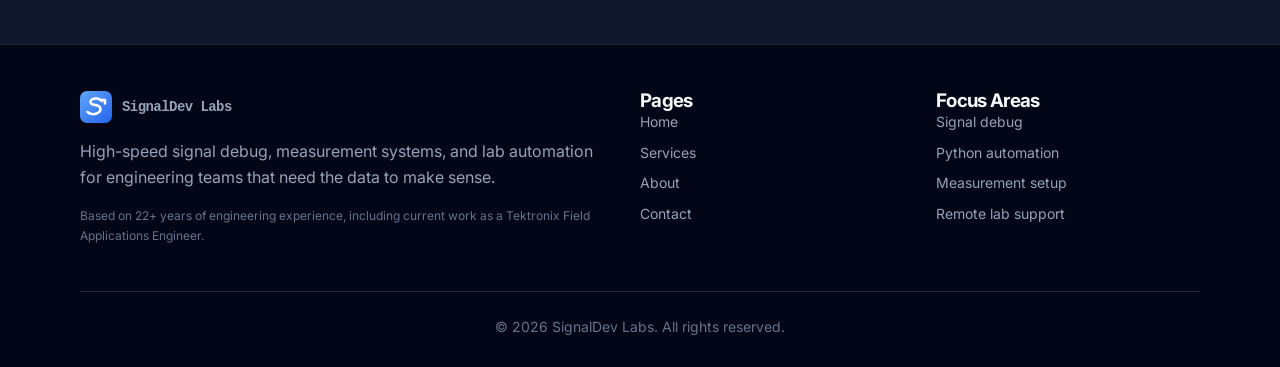
==== commit ab752262: "Update SMS compliance language for TCR review" ====
--- a/contact.html
+++ b/contact.html
@@ -15,7 +15,7 @@
 <header class="site-header"><div class="container nav"><a class="brand" href="index.html"><img src="assets/logo.svg" alt="SignalDev Labs logo"><span class="brand-mark">SignalDev Labs</span></a><button class="mobile-toggle" aria-label="Toggle navigation">☰</button><nav class="nav-links"><a class="" href="index.html">Home</a><a class="" href="services.html">Services</a><a class="" href="about.html">About</a><a class="active" href="contact.html">Contact</a></nav><div class="auth"><a class="btn" href="contact.html">Request Consultation</a></div></div></header>
 <main>
 <section class="page-hero" style="--hero-image:url('assets/graphics/contact-consultation.svg')"><div class="container"><div class="kicker">Contact</div><h1>Request Consultation</h1><p class="lead">Send the engineering context: what you are measuring, what is failing, what equipment is involved, and what decision the data needs to support.</p></div></section>
-<section class="section"><div class="container"><form class="form-card" name="consultation-request" method="POST" action="/thank-you.html" data-netlify="true" netlify-honeypot="bot-field" data-contact-form><input type="hidden" name="form-name" value="consultation-request"><p class="hidden"><label>Do not fill this out if you are human: <input name="bot-field"></label></p><div class="form-message"></div><div class="field"><label for="name">Name <span class="accent">*</span></label><input id="name" name="name" required placeholder="Your name"></div><div class="field"><label for="email">Email <span class="accent">*</span></label><input id="email" name="email" type="email" required placeholder="you@example.com"></div><div class="field"><label for="company">Company / team</label><input id="company" name="company" placeholder="Company, lab, or project team"></div><div class="field"><label for="phone">Phone</label><input id="phone" name="phone" type="tel" placeholder="Optional"></div><div class="field checkbox-field"><label class="checkbox-label" for="smsConsent"><input id="smsConsent" name="smsConsent" type="checkbox" value="yes"><span>By providing my phone number, I agree to receive SMS notifications from SignalDev Labs related to my consultation request. Message and data rates may apply. Message frequency varies. Reply STOP to opt out and HELP for help.</span></label><p class="help">SMS consent is optional and is not a condition of purchasing services. See the <a href="privacy-policy.html">Privacy Policy</a> and <a href="terms.html">Terms</a>.</p></div><div class="field"><label for="message">What problem are you trying to solve? <span class="accent">*</span></label><textarea id="message" name="message" rows="7" required placeholder="Example: PCIe link margin issue, PAM4 eye closure, scope automation, inconsistent validation setup, AWG/test sequence, report generation..."></textarea><p class="help">Helpful details: instrument models, standards involved, screenshots/data available, timeline pressure, and what has already been tried.</p></div><button class="btn full" type="submit">Send Request →</button></form></div></section>
+<section class="section"><div class="container"><form class="form-card" name="consultation-request" method="POST" action="/thank-you.html" data-netlify="true" netlify-honeypot="bot-field" data-contact-form><input type="hidden" name="form-name" value="consultation-request"><p class="hidden"><label>Do not fill this out if you are human: <input name="bot-field"></label></p><div class="form-message"></div><div class="field"><label for="name">Name <span class="accent">*</span></label><input id="name" name="name" required placeholder="Your name"></div><div class="field"><label for="email">Email <span class="accent">*</span></label><input id="email" name="email" type="email" required placeholder="you@example.com"></div><div class="field"><label for="company">Company / team</label><input id="company" name="company" placeholder="Company, lab, or project team"></div><div class="field"><label for="phone">Phone</label><input id="phone" name="phone" type="tel" placeholder="Optional"></div><div class="field checkbox-field"><label class="checkbox-label" for="smsConsent"><input id="smsConsent" name="smsConsent" type="checkbox" value="yes"><span>By providing my phone number and checking this box, I agree to receive SMS notifications from Devin Kahrs (operating signaldevlabs.xyz) regarding my consultation request, project status updates, scheduling, and account verification codes. Message frequency varies. Msg &amp; data rates may apply. Reply HELP for help, STOP to opt out. SMS consent is optional and is not a condition of purchasing services. See the <a href="/privacy-policy">Privacy Policy</a> and <a href="/terms">Terms</a>.</span></label></div><div class="field"><label for="message">What problem are you trying to solve? <span class="accent">*</span></label><textarea id="message" name="message" rows="7" required placeholder="Example: PCIe link margin issue, PAM4 eye closure, scope automation, inconsistent validation setup, AWG/test sequence, report generation..."></textarea><p class="help">Helpful details: instrument models, standards involved, screenshots/data available, timeline pressure, and what has already been tried.</p></div><button class="btn full" type="submit">Send Request →</button></form></div></section>
 </main>
 <footer class="site-footer"><div class="container"><div class="footer-grid"><div><a class="brand" href="index.html"><img src="assets/logo.svg" alt=""><span class="brand-mark">SignalDev Labs</span></a><p class="muted">High-speed signal debug, measurement systems, and lab automation for engineering teams that need the data to make sense.</p><p class="small-nav-note">Based on 22+ years of engineering experience, including current work as a Tektronix Field Applications Engineer.</p></div><div><h3>Pages</h3><nav><a href="index.html">Home</a><a href="services.html">Services</a><a href="about.html">About</a><a href="contact.html">Contact</a></nav></div><div><h3>Focus Areas</h3><nav><a href="services.html#signal-debug">Signal debug</a><a href="services.html#automation">Python automation</a><a href="services.html#measurement">Measurement setup</a><a href="services.html#remote-debug">Remote lab support</a></nav></div></div><div class="copyright">© 2026 SignalDev Labs. All rights reserved.</div></div></footer>
 <script src="assets/site.js"></script>
